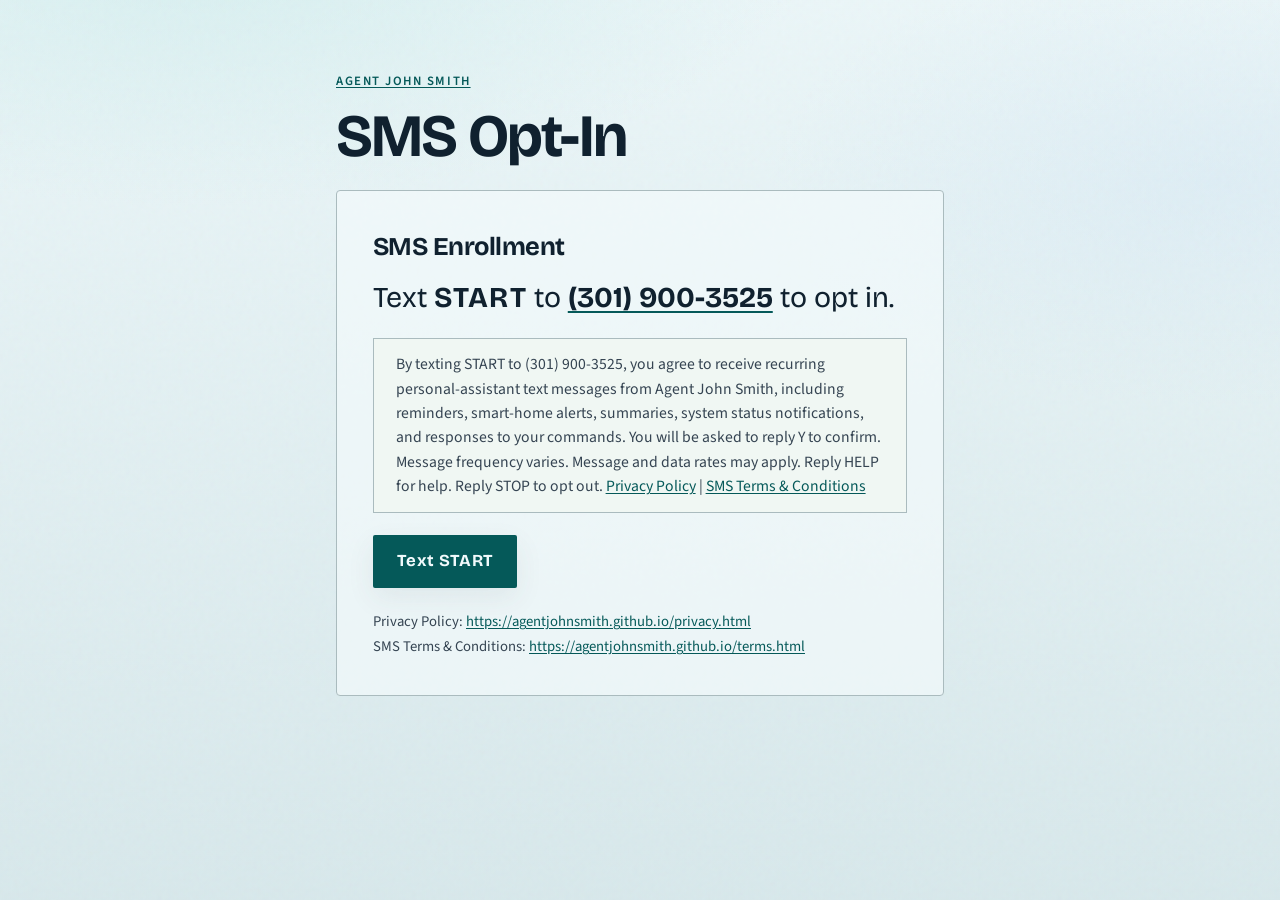
==== opt-in.html @ d56dbd82 "Replace non-functional web form with text-in START call to action." ====
<!DOCTYPE html>
<html lang="en">
  <head>
    <meta charset="utf-8" />
    <meta name="viewport" content="width=device-width, initial-scale=1" />
    <title>SMS Opt-In — Agent John Smith</title>
    <meta
      name="description"
      content="Opt in to Agent John Smith SMS messages: text START to (301) 900-3525."
    />
    <link rel="preconnect" href="https://fonts.googleapis.com" />
    <link rel="preconnect" href="https://fonts.gstatic.com" crossorigin />
    <link
      href="https://fonts.googleapis.com/css2?family=Bricolage+Grotesque:opsz,wght@12..96,500;12..96,700&family=Source+Sans+3:ital,wght@0,400;0,600;1,400&display=swap"
      rel="stylesheet"
    />
    <link rel="stylesheet" href="styles.css" />
  </head>
  <body>
    <div class="atmosphere" aria-hidden="true"></div>
    <main class="page">
      <p class="eyebrow"><a href="/">Agent John Smith</a></p>
      <h1 class="brand doc-title">SMS Opt-In</h1>

      <section class="enrollment" aria-labelledby="enrollment-heading">
        <h2 id="enrollment-heading">SMS Enrollment</h2>

        <p class="text-cta">
          Text <strong class="keyword">START</strong> to
          <a href="sms:+13019003525&body=START"
            ><strong>(301) 900-3525</strong></a
          >
          to opt in.
        </p>

        <p class="consent-disclosure">
          By texting START to (301) 900-3525, you agree to receive recurring
          personal-assistant text messages from Agent John Smith, including
          reminders, smart-home alerts, summaries, system status notifications,
          and responses to your commands. You will be asked to reply Y to
          confirm. Message frequency varies. Message and data rates may apply.
          Reply HELP for help. Reply STOP to opt out.
          <a href="https://agentjohnsmith.github.io/privacy.html"
            >Privacy Policy</a
          >
          |
          <a href="https://agentjohnsmith.github.io/terms.html"
            >SMS Terms &amp; Conditions</a
          >
        </p>

        <p class="cta-wrap">
          <a class="cta" href="sms:+13019003525&body=START">Text START</a>
        </p>

        <p class="legal-urls">
          Privacy Policy:
          <a href="https://agentjohnsmith.github.io/privacy.html"
            >https://agentjohnsmith.github.io/privacy.html</a
          ><br />
          SMS Terms &amp; Conditions:
          <a href="https://agentjohnsmith.github.io/terms.html"
            >https://agentjohnsmith.github.io/terms.html</a
          >
        </p>
      </section>
    </main>
  </body>
</html>
---- styles.css ----
:root {
  --ink: oklch(0.24 0.035 245);
  --ink-soft: oklch(0.38 0.03 245);
  --paper: oklch(0.965 0.012 210);
  --paper-deep: oklch(0.92 0.018 210);
  --mist: oklch(0.88 0.025 200);
  --teal: oklch(0.42 0.07 195);
  --teal-bright: oklch(0.48 0.08 195);
  --user-bg: oklch(0.94 0.02 245);
  --agent-bg: oklch(0.97 0.01 160);
  --line: oklch(0.78 0.02 210);
  --shadow: oklch(0.35 0.03 245 / 0.08);

  --font-display: "Bricolage Grotesque", Georgia, serif;
  --font-body: "Source Sans 3", "Segoe UI", sans-serif;

  --space-xs: 0.5rem;
  --space-sm: 0.85rem;
  --space-md: 1.35rem;
  --space-lg: 2.25rem;
  --space-xl: clamp(2.5rem, 6vw, 4.5rem);

  --max: 38rem;
}

*,
*::before,
*::after {
  box-sizing: border-box;
}

html {
  scroll-behavior: smooth;
}

body {
  margin: 0;
  min-height: 100vh;
  font-family: var(--font-body);
  font-size: clamp(1.05rem, 0.4vw + 1rem, 1.15rem);
  line-height: 1.55;
  color: var(--ink);
  background: var(--paper);
  -webkit-font-smoothing: antialiased;
}

.atmosphere {
  position: fixed;
  inset: 0;
  z-index: -1;
  pointer-events: none;
  background:
    radial-gradient(
      ellipse 90% 60% at 15% -10%,
      oklch(0.9 0.04 195 / 0.55),
      transparent 55%
    ),
    radial-gradient(
      ellipse 70% 50% at 95% 20%,
      oklch(0.91 0.03 240 / 0.4),
      transparent 50%
    ),
    linear-gradient(180deg, var(--paper) 0%, var(--paper-deep) 100%);
}

.atmosphere::after {
  content: "";
  position: absolute;
  inset: 0;
  opacity: 0.035;
  background-image: url("data:image/svg+xml,%3Csvg viewBox='0 0 200 200' xmlns='http://www.w3.org/2000/svg'%3E%3Cfilter id='n'%3E%3CfeTurbulence type='fractalNoise' baseFrequency='0.85' numOctaves='3' stitchTiles='stitch'/%3E%3C/filter%3E%3Crect width='100%25' height='100%25' filter='url(%23n)'/%3E%3C/svg%3E");
}

.page {
  width: min(100% - 2rem, var(--max));
  margin: 0 auto;
  padding: var(--space-xl) 0 calc(var(--space-xl) * 1.2);
}

.hero {
  animation: rise 0.7s ease-out both;
}

.eyebrow {
  margin: 0 0 var(--space-sm);
  font-size: 0.8rem;
  font-weight: 600;
  letter-spacing: 0.12em;
  text-transform: uppercase;
  color: var(--teal);
}

.brand {
  margin: 0 0 var(--space-md);
  font-family: var(--font-display);
  font-size: clamp(2.6rem, 8vw, 3.75rem);
  font-weight: 700;
  line-height: 1.05;
  letter-spacing: -0.03em;
  color: var(--ink);
}

.lede {
  margin: 0 0 var(--space-lg);
  color: var(--ink-soft);
  max-width: 34ch;
}

.phone {
  margin: 0;
}

.phone-link {
  font-family: var(--font-display);
  font-size: clamp(1.45rem, 3.5vw, 1.85rem);
  font-weight: 500;
  letter-spacing: -0.02em;
  color: var(--ink);
  text-decoration: none;
  border-bottom: 2px solid var(--teal);
  transition: color 0.2s ease, border-color 0.2s ease;
}

.phone-link:hover,
.phone-link:focus-visible {
  color: var(--teal-bright);
  border-color: var(--teal-bright);
  outline: none;
}

.opt-in,
.messages {
  margin-top: var(--space-xl);
  padding-top: var(--space-lg);
  border-top: 1px solid var(--line);
  animation: rise 0.7s ease-out 0.12s both;
}

.messages {
  animation-delay: 0.22s;
}

h2 {
  margin: 0 0 var(--space-sm);
  font-family: var(--font-display);
  font-size: clamp(1.35rem, 2.5vw, 1.6rem);
  font-weight: 700;
  letter-spacing: -0.02em;
}

.opt-in p,
.section-note {
  margin: 0 0 var(--space-md);
  color: var(--ink-soft);
}

.keyword {
  font-family: var(--font-display);
  letter-spacing: 0.04em;
  color: var(--ink);
}

a {
  color: var(--teal);
  text-underline-offset: 0.15em;
}

a:hover,
a:focus-visible {
  color: var(--teal-bright);
}

.cta-wrap {
  margin: var(--space-md) 0;
}

.cta {
  display: inline-block;
  padding: 0.85rem 1.5rem;
  font-family: var(--font-display);
  font-size: 1.05rem;
  font-weight: 700;
  letter-spacing: 0.02em;
  color: oklch(0.98 0.01 210);
  background: var(--teal);
  text-decoration: none;
  border-radius: 2px;
  box-shadow: 0 10px 28px var(--shadow);
  transition: background 0.2s ease, transform 0.2s ease;
}

.cta:hover,
.cta:focus-visible {
  background: var(--teal-bright);
  color: oklch(0.98 0.01 210);
  transform: translateY(-1px);
  outline: none;
}

.legal-links {
  display: block;
  margin: var(--space-md) 0 0;
  font-size: 1.05rem;
  font-weight: 600;
}

.legal-links a {
  color: var(--teal);
  text-decoration: underline;
  text-underline-offset: 0.18em;
}

.legal-sep {
  margin: 0 0.55rem;
  color: var(--ink-soft);
  font-weight: 400;
}

.legal-urls {
  margin: var(--space-sm) 0 0;
  font-size: 0.92rem;
  color: var(--ink-soft);
  line-height: 1.7;
}

.legal-urls a {
  word-break: break-all;
}

.enrollment {
  border: 1px solid var(--line);
  border-radius: 4px;
  padding: var(--space-lg);
  background: oklch(0.98 0.008 210 / 0.7);
}

.enrollment input[type="text"],
.enrollment input[type="tel"] {
  width: 100%;
  max-width: 22rem;
  padding: 0.75rem 0.9rem;
  font: inherit;
  color: var(--ink);
  background: oklch(0.99 0.005 210);
  border: 1px solid var(--line);
  border-radius: 2px;
}

.enrollment input[type="checkbox"] {
  width: 1.15rem;
  height: 1.15rem;
  margin-right: 0.5rem;
  vertical-align: middle;
  accent-color: var(--teal);
}

.enrollment button.cta,
.enrollment button[type="submit"] {
  display: inline-block;
  padding: 0.85rem 1.5rem;
  font-family: var(--font-display);
  font-size: 1.05rem;
  font-weight: 700;
  color: oklch(0.98 0.01 210);
  background: var(--teal);
  border: 0;
  border-radius: 2px;
  cursor: pointer;
}

.sms-consent-form {
  margin-top: var(--space-md);
  display: flex;
  flex-direction: column;
  gap: var(--space-md);
}

.field label,
.consent-label {
  display: block;
  font-weight: 600;
  color: var(--ink);
  margin-bottom: var(--space-xs);
}

.field input[type="tel"] {
  width: 100%;
  padding: 0.75rem 0.9rem;
  font: inherit;
  color: var(--ink);
  background: oklch(0.99 0.005 210);
  border: 1px solid var(--line);
  border-radius: 2px;
}

.field input[type="tel"]:focus-visible {
  outline: 2px solid var(--teal);
  outline-offset: 2px;
}

.consent-field {
  margin-top: var(--space-xs);
}

.consent-label {
  display: flex;
  gap: 0.75rem;
  align-items: flex-start;
  font-weight: 400;
  color: var(--ink-soft);
  line-height: 1.45;
}

.consent-label input[type="checkbox"] {
  flex: 0 0 auto;
  width: 1.15rem;
  height: 1.15rem;
  margin-top: 0.2rem;
  accent-color: var(--teal);
}

.sms-consent-form .cta {
  align-self: flex-start;
  border: 0;
  cursor: pointer;
  font: inherit;
}

.text-cta {
  margin: 0 0 var(--space-md);
  font-family: var(--font-display);
  font-size: clamp(1.4rem, 3.5vw, 1.8rem);
  line-height: 1.25;
  color: var(--ink);
}

.text-cta a {
  color: var(--ink);
  text-decoration-color: var(--teal);
}

.consent-disclosure {
  margin: var(--space-md) 0;
  padding: var(--space-sm) var(--space-md);
  border: 1px solid var(--line);
  background: var(--agent-bg);
  color: var(--ink-soft);
  font-size: 0.98rem;
}

.enrollment-next {
  margin: var(--space-md) 0 0;
  padding: var(--space-sm) var(--space-md);
  background: var(--agent-bg);
  border: 1px solid var(--line);
  color: var(--ink);
}

.thread {
  margin: var(--space-md) 0 0;
  display: flex;
  flex-direction: column;
  gap: var(--space-sm);
}

.bubble {
  max-width: 92%;
  padding: var(--space-sm) var(--space-md);
  border-radius: 4px 14px 14px 14px;
  border: 1px solid var(--line);
}

.bubble.user {
  align-self: flex-end;
  background: var(--user-bg);
  border-radius: 14px 4px 14px 14px;
}

.bubble.agent {
  align-self: flex-start;
  background: var(--agent-bg);
}

.who {
  display: block;
  margin-bottom: 0.25rem;
  font-size: 0.72rem;
  font-weight: 600;
  letter-spacing: 0.08em;
  text-transform: uppercase;
  color: var(--teal);
}

.bubble p {
  margin: 0;
  font-size: 0.98rem;
}

.footer {
  margin-top: var(--space-xl);
  padding-top: var(--space-lg);
  border-top: 1px solid var(--line);
  font-size: 0.9rem;
  color: var(--ink-soft);
  animation: rise 0.7s ease-out 0.32s both;
}

.footer p {
  margin: 0 0 var(--space-xs);
}

.doc .doc-title {
  font-size: clamp(2rem, 6vw, 2.75rem);
}

.doc section {
  margin-top: var(--space-lg);
}

.doc section h2 {
  margin-bottom: var(--space-xs);
}

.doc p,
.doc li {
  color: var(--ink-soft);
}

.doc ul {
  margin: 0 0 var(--space-md);
  padding-left: 1.25rem;
}

.doc li {
  margin-bottom: var(--space-xs);
}

@keyframes rise {
  from {
    opacity: 0;
    transform: translateY(12px);
  }
  to {
    opacity: 1;
    transform: translateY(0);
  }
}

@media (prefers-reduced-motion: reduce) {
  *,
  *::before,
  *::after {
    animation: none !important;
    transition: none !important;
  }
}
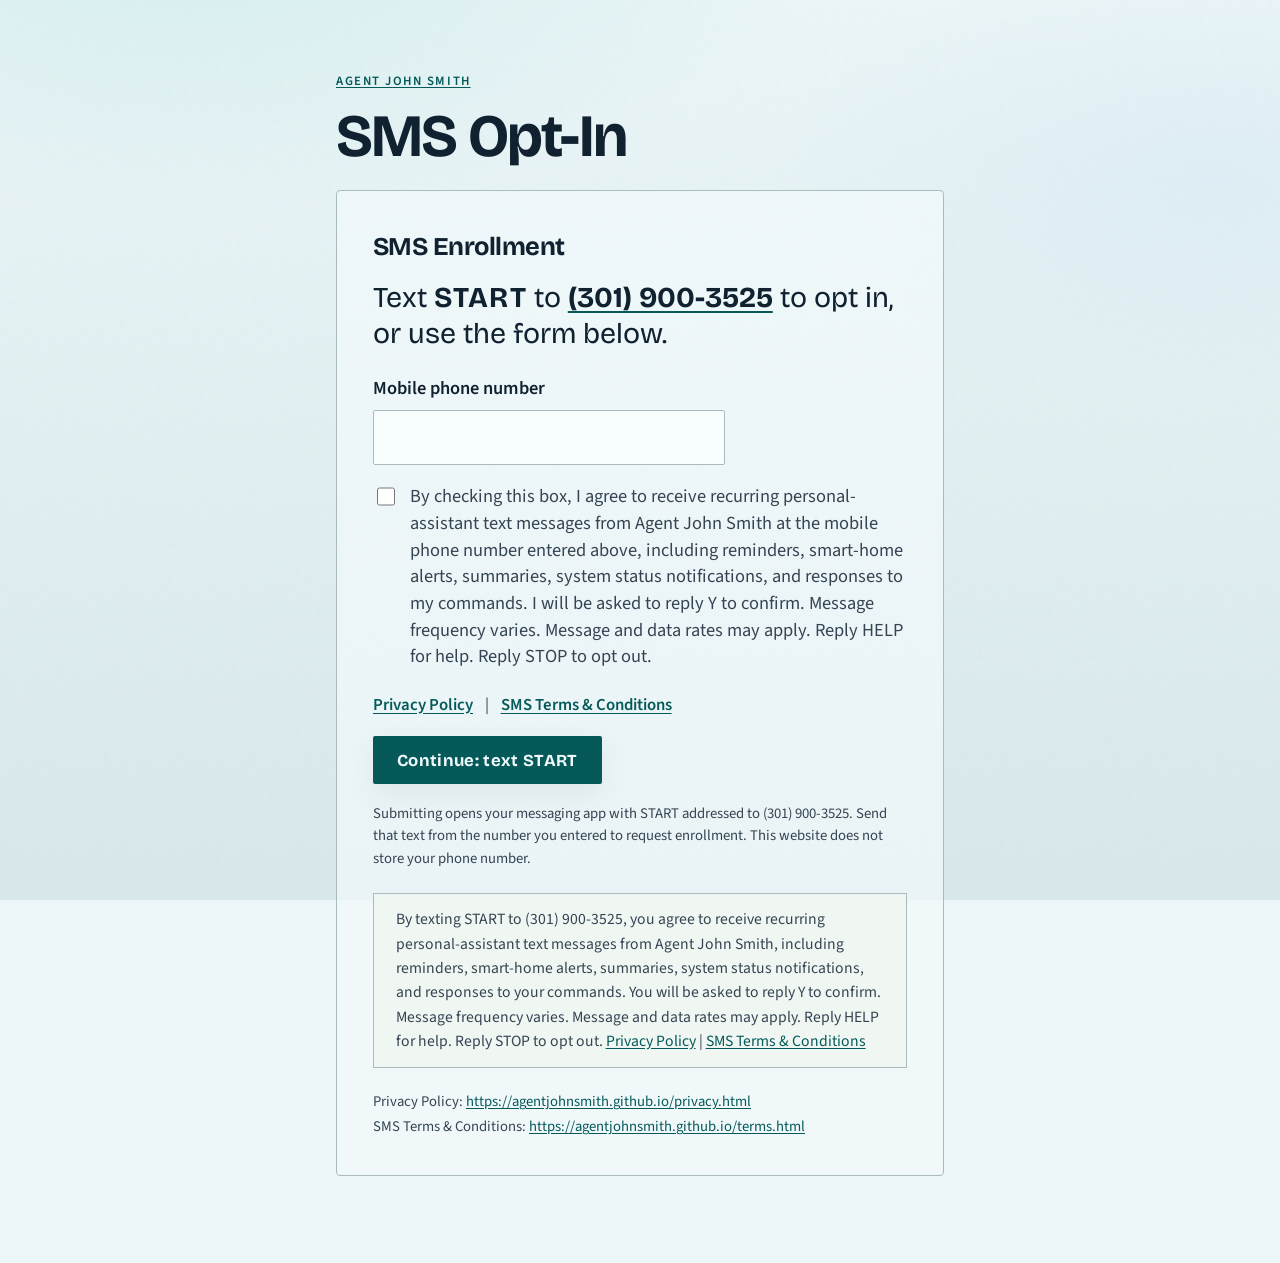
==== commit 3700b748: "Add phone number and SMS agreement checkbox form that hands off to a START text." ====
--- a/opt-in.html
+++ b/opt-in.html
@@ -25,15 +25,70 @@
       <section class="enrollment" aria-labelledby="enrollment-heading">
         <h2 id="enrollment-heading">SMS Enrollment</h2>
 
-        <p class="text-cta">
+        <p class="enroll-keyword">
           Text <strong class="keyword">START</strong> to
-          <a href="sms:+13019003525&body=START"
+          <a href="sms:+13019003525?&amp;body=START"
             ><strong>(301) 900-3525</strong></a
           >
-          to opt in.
+          to opt in, or use the form below.
         </p>
 
-        <p class="consent-disclosure">
+        <form id="enroll-form" class="enroll-form" action="#" novalidate>
+          <p>
+            <label for="phone_number">Mobile phone number</label><br />
+            <input
+              type="tel"
+              id="phone_number"
+              name="phone_number"
+              autocomplete="tel"
+              inputmode="tel"
+            />
+          </p>
+
+          <p class="enroll-check">
+            <input
+              type="checkbox"
+              id="sms_opt_in"
+              name="sms_opt_in"
+              value="yes"
+            />
+            <label for="sms_opt_in">
+              By checking this box, I agree to receive recurring
+              personal-assistant text messages from Agent John Smith at the
+              mobile phone number entered above, including reminders,
+              smart-home alerts, summaries, system status notifications, and
+              responses to my commands. I will be asked to reply Y to confirm.
+              Message frequency varies. Message and data rates may apply. Reply
+              HELP for help. Reply STOP to opt out.
+            </label>
+          </p>
+
+          <p class="enroll-links">
+            <a href="https://agentjohnsmith.github.io/privacy.html"
+              >Privacy Policy</a
+            >
+            <span class="link-sep" aria-hidden="true">|</span>
+            <a href="https://agentjohnsmith.github.io/terms.html"
+              >SMS Terms &amp; Conditions</a
+            >
+          </p>
+
+          <p>
+            <button type="submit" class="enroll-button">
+              Continue: text START
+            </button>
+          </p>
+
+          <p class="enroll-note">
+            Submitting opens your messaging app with START addressed to
+            (301) 900-3525. Send that text from the number you entered to
+            request enrollment. This website does not store your phone number.
+          </p>
+        </form>
+
+        <p id="enroll-status" class="enroll-status" role="status" hidden></p>
+
+        <p class="enroll-terms">
           By texting START to (301) 900-3525, you agree to receive recurring
           personal-assistant text messages from Agent John Smith, including
           reminders, smart-home alerts, summaries, system status notifications,
@@ -49,11 +104,7 @@
           >
         </p>
 
-        <p class="cta-wrap">
-          <a class="cta" href="sms:+13019003525&body=START">Text START</a>
-        </p>
-
-        <p class="legal-urls">
+        <p class="enroll-urls">
           Privacy Policy:
           <a href="https://agentjohnsmith.github.io/privacy.html"
             >https://agentjohnsmith.github.io/privacy.html</a
@@ -65,5 +116,6 @@
         </p>
       </section>
     </main>
+    <script src="enroll.js"></script>
   </body>
 </html>
--- a/styles.css
+++ b/styles.css
@@ -174,8 +174,11 @@
   margin: var(--space-md) 0;
 }
 
-.cta {
+.cta,
+.enroll-button {
   display: inline-block;
+  border: 0;
+  cursor: pointer;
   padding: 0.85rem 1.5rem;
   font-family: var(--font-display);
   font-size: 1.05rem;
@@ -190,40 +193,42 @@
 }
 
 .cta:hover,
-.cta:focus-visible {
+.cta:focus-visible,
+.enroll-button:hover,
+.enroll-button:focus-visible {
   background: var(--teal-bright);
   color: oklch(0.98 0.01 210);
   transform: translateY(-1px);
   outline: none;
 }
 
-.legal-links {
+.enroll-links {
   display: block;
   margin: var(--space-md) 0 0;
   font-size: 1.05rem;
   font-weight: 600;
 }
 
-.legal-links a {
+.enroll-links a {
   color: var(--teal);
   text-decoration: underline;
   text-underline-offset: 0.18em;
 }
 
-.legal-sep {
+.link-sep {
   margin: 0 0.55rem;
   color: var(--ink-soft);
   font-weight: 400;
 }
 
-.legal-urls {
+.enroll-urls {
   margin: var(--space-sm) 0 0;
   font-size: 0.92rem;
   color: var(--ink-soft);
   line-height: 1.7;
 }
 
-.legal-urls a {
+.enroll-urls a {
   word-break: break-all;
 }
 
@@ -234,10 +239,19 @@
   background: oklch(0.98 0.008 210 / 0.7);
 }
 
-.enrollment input[type="text"],
-.enrollment input[type="tel"] {
+.enroll-form {
+  margin: var(--space-md) 0;
+}
+
+.enroll-form label {
+  font-weight: 600;
+  color: var(--ink);
+}
+
+.enroll-form input[type="tel"] {
   width: 100%;
   max-width: 22rem;
+  margin-top: var(--space-xs);
   padding: 0.75rem 0.9rem;
   font: inherit;
   color: var(--ink);
@@ -246,87 +260,49 @@
   border-radius: 2px;
 }
 
-.enrollment input[type="checkbox"] {
-  width: 1.15rem;
-  height: 1.15rem;
-  margin-right: 0.5rem;
-  vertical-align: middle;
-  accent-color: var(--teal);
-}
-
-.enrollment button.cta,
-.enrollment button[type="submit"] {
-  display: inline-block;
-  padding: 0.85rem 1.5rem;
-  font-family: var(--font-display);
-  font-size: 1.05rem;
-  font-weight: 700;
-  color: oklch(0.98 0.01 210);
-  background: var(--teal);
-  border: 0;
-  border-radius: 2px;
-  cursor: pointer;
-}
-
-.sms-consent-form {
-  margin-top: var(--space-md);
-  display: flex;
-  flex-direction: column;
-  gap: var(--space-md);
-}
-
-.field label,
-.consent-label {
-  display: block;
-  font-weight: 600;
-  color: var(--ink);
-  margin-bottom: var(--space-xs);
-}
-
-.field input[type="tel"] {
-  width: 100%;
-  padding: 0.75rem 0.9rem;
-  font: inherit;
-  color: var(--ink);
-  background: oklch(0.99 0.005 210);
-  border: 1px solid var(--line);
-  border-radius: 2px;
-}
-
-.field input[type="tel"]:focus-visible {
+.enroll-form input[type="tel"]:focus-visible {
   outline: 2px solid var(--teal);
   outline-offset: 2px;
 }
 
-.consent-field {
-  margin-top: var(--space-xs);
-}
-
-.consent-label {
+.enroll-check {
   display: flex;
   gap: 0.75rem;
   align-items: flex-start;
-  font-weight: 400;
-  color: var(--ink-soft);
-  line-height: 1.45;
-}
-
-.consent-label input[type="checkbox"] {
+}
+
+.enroll-check input[type="checkbox"] {
   flex: 0 0 auto;
   width: 1.15rem;
   height: 1.15rem;
-  margin-top: 0.2rem;
+  margin-top: 0.25rem;
   accent-color: var(--teal);
 }
 
-.sms-consent-form .cta {
-  align-self: flex-start;
-  border: 0;
-  cursor: pointer;
-  font: inherit;
-}
-
-.text-cta {
+.enroll-check label {
+  font-weight: 400;
+  color: var(--ink-soft);
+  line-height: 1.45;
+}
+
+.enroll-button {
+  font-family: var(--font-display);
+}
+
+.enroll-note {
+  font-size: 0.92rem;
+  color: var(--ink-soft);
+}
+
+.enroll-status {
+  margin: 0 0 var(--space-md);
+  padding: var(--space-sm) var(--space-md);
+  background: var(--agent-bg);
+  border: 1px solid var(--line);
+  color: var(--ink);
+}
+
+.enroll-keyword {
   margin: 0 0 var(--space-md);
   font-family: var(--font-display);
   font-size: clamp(1.4rem, 3.5vw, 1.8rem);
@@ -334,26 +310,18 @@
   color: var(--ink);
 }
 
-.text-cta a {
+.enroll-keyword a {
   color: var(--ink);
   text-decoration-color: var(--teal);
 }
 
-.consent-disclosure {
+.enroll-terms {
   margin: var(--space-md) 0;
   padding: var(--space-sm) var(--space-md);
   border: 1px solid var(--line);
   background: var(--agent-bg);
   color: var(--ink-soft);
   font-size: 0.98rem;
-}
-
-.enrollment-next {
-  margin: var(--space-md) 0 0;
-  padding: var(--space-sm) var(--space-md);
-  background: var(--agent-bg);
-  border: 1px solid var(--line);
-  color: var(--ink);
 }
 
 .thread {
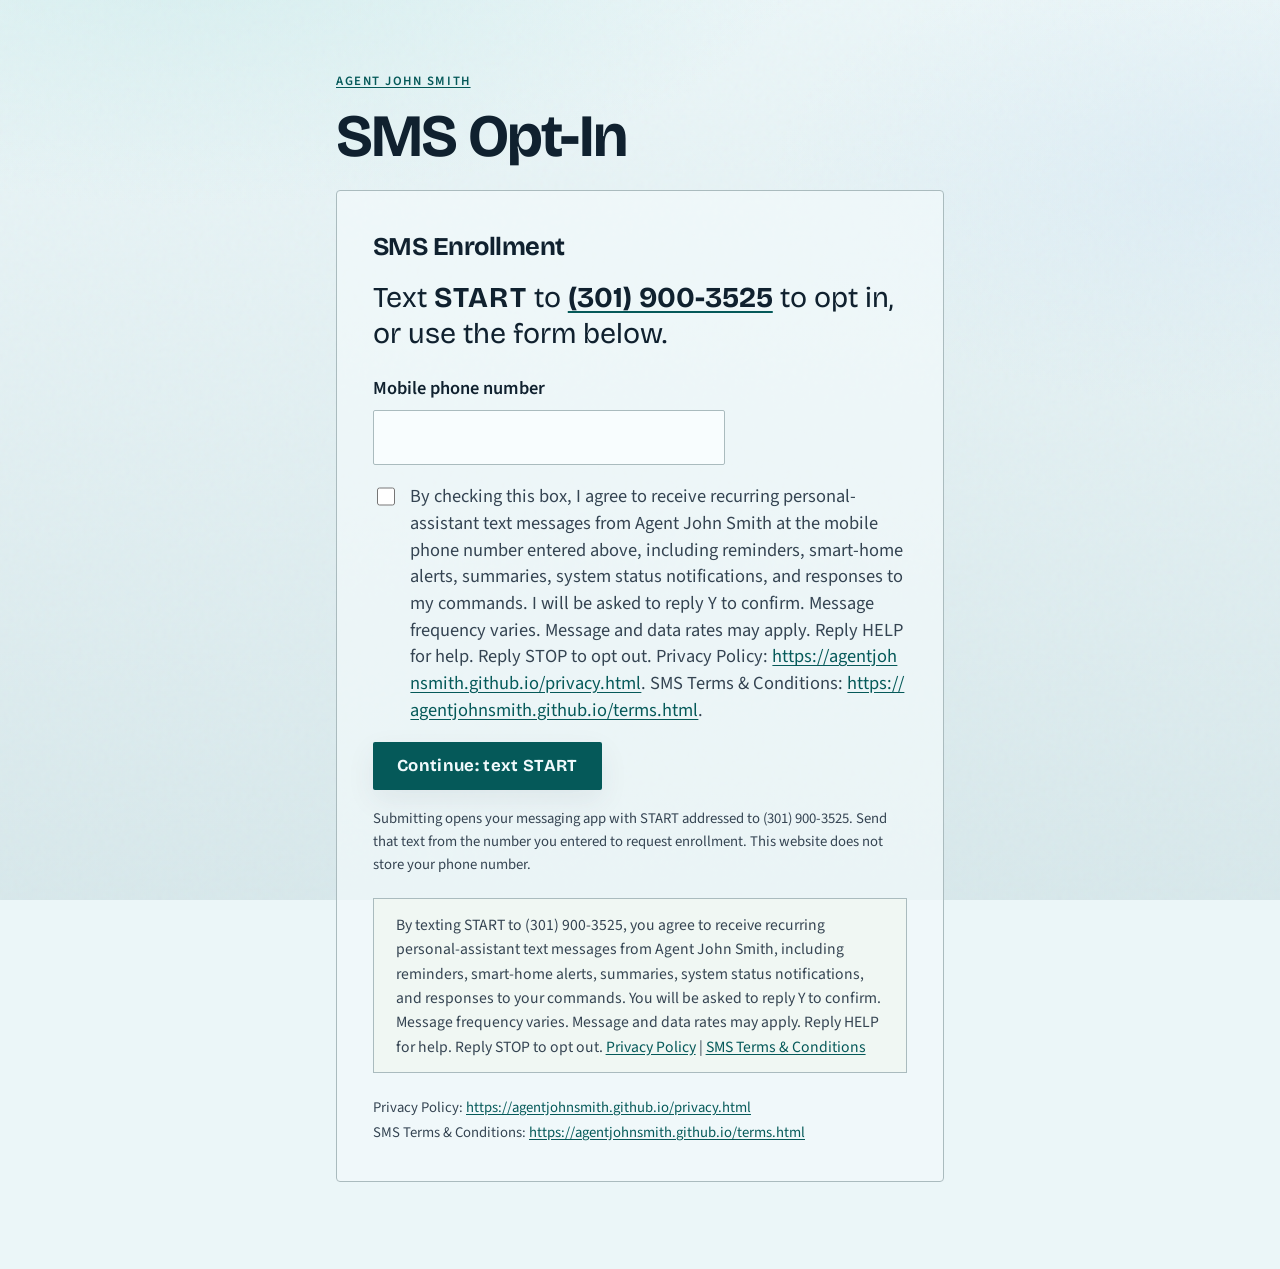
==== commit 8384792f: "Put Privacy and Terms links inside the SMS agreement checkbox text." ====
--- a/opt-in.html
+++ b/opt-in.html
@@ -59,18 +59,14 @@
               smart-home alerts, summaries, system status notifications, and
               responses to my commands. I will be asked to reply Y to confirm.
               Message frequency varies. Message and data rates may apply. Reply
-              HELP for help. Reply STOP to opt out.
+              HELP for help. Reply STOP to opt out. Privacy Policy:
+              <a href="https://agentjohnsmith.github.io/privacy.html"
+                >https://agentjohnsmith.github.io/privacy.html</a
+              >. SMS Terms &amp; Conditions:
+              <a href="https://agentjohnsmith.github.io/terms.html"
+                >https://agentjohnsmith.github.io/terms.html</a
+              >.
             </label>
-          </p>
-
-          <p class="enroll-links">
-            <a href="https://agentjohnsmith.github.io/privacy.html"
-              >Privacy Policy</a
-            >
-            <span class="link-sep" aria-hidden="true">|</span>
-            <a href="https://agentjohnsmith.github.io/terms.html"
-              >SMS Terms &amp; Conditions</a
-            >
           </p>
 
           <p>
--- a/styles.css
+++ b/styles.css
@@ -285,6 +285,10 @@
   line-height: 1.45;
 }
 
+.enroll-check label a {
+  word-break: break-all;
+}
+
 .enroll-button {
   font-family: var(--font-display);
 }
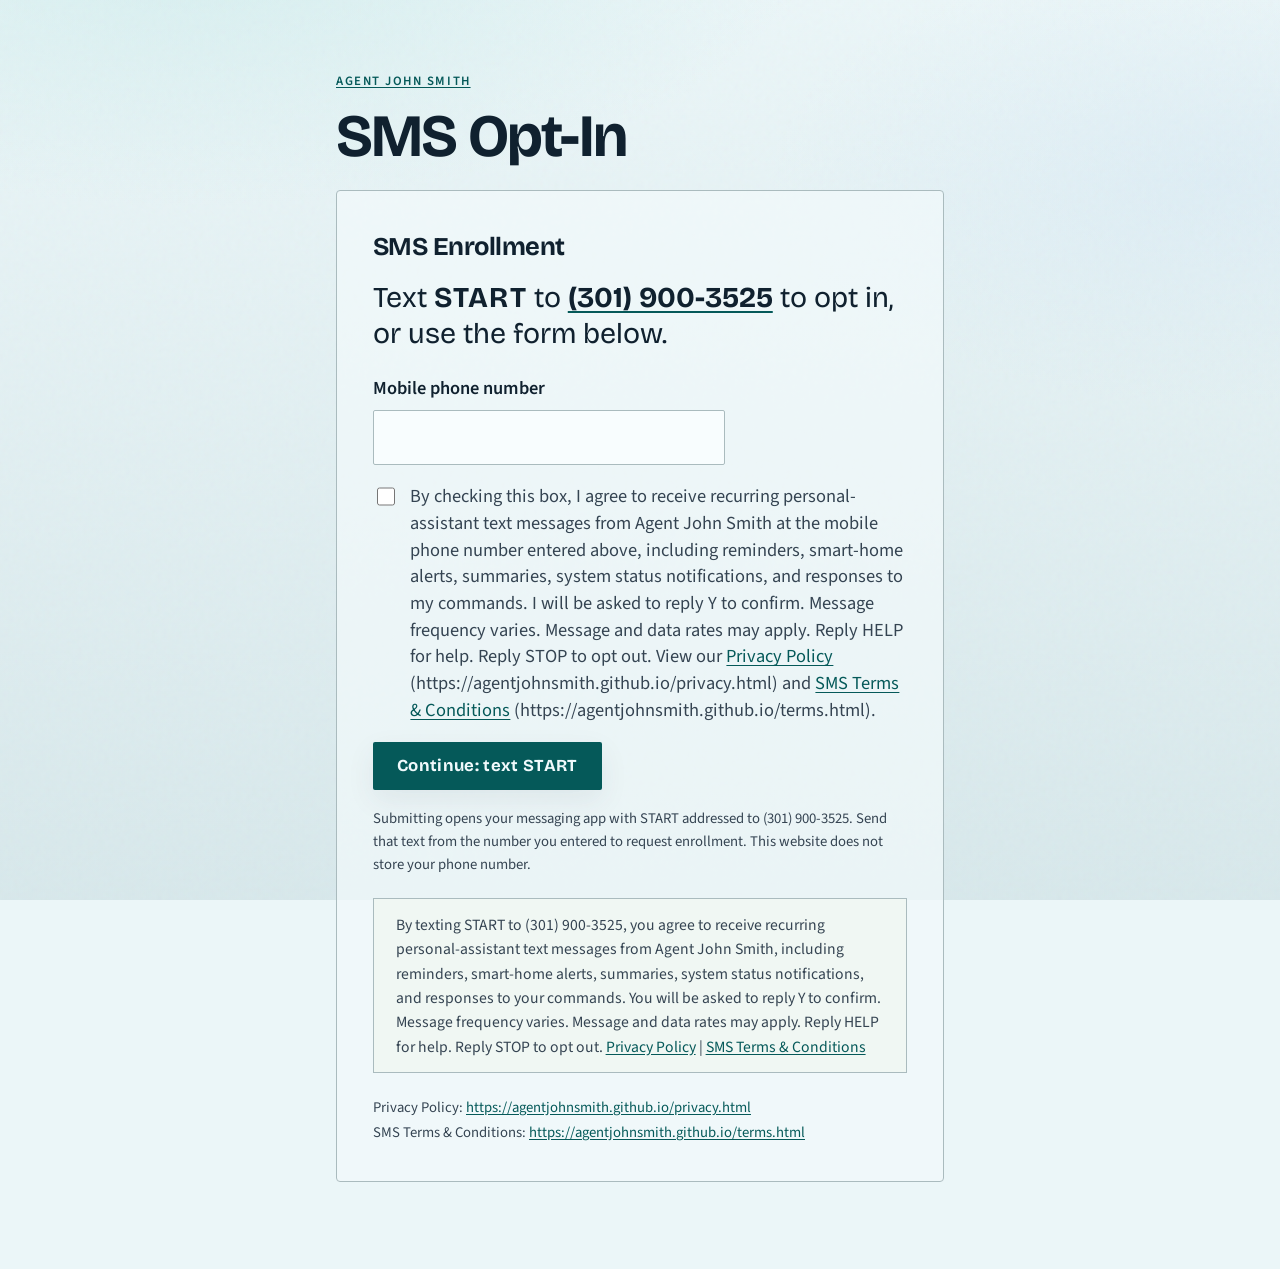
==== commit e611d6ef: "Label checkbox policy links as Privacy Policy and SMS Terms & Conditions." ====
--- a/opt-in.html
+++ b/opt-in.html
@@ -59,13 +59,15 @@
               smart-home alerts, summaries, system status notifications, and
               responses to my commands. I will be asked to reply Y to confirm.
               Message frequency varies. Message and data rates may apply. Reply
-              HELP for help. Reply STOP to opt out. Privacy Policy:
+              HELP for help. Reply STOP to opt out. View our
               <a href="https://agentjohnsmith.github.io/privacy.html"
-                >https://agentjohnsmith.github.io/privacy.html</a
-              >. SMS Terms &amp; Conditions:
+                >Privacy Policy</a
+              >
+              (https://agentjohnsmith.github.io/privacy.html) and
               <a href="https://agentjohnsmith.github.io/terms.html"
-                >https://agentjohnsmith.github.io/terms.html</a
-              >.
+                >SMS Terms &amp; Conditions</a
+              >
+              (https://agentjohnsmith.github.io/terms.html).
             </label>
           </p>
 
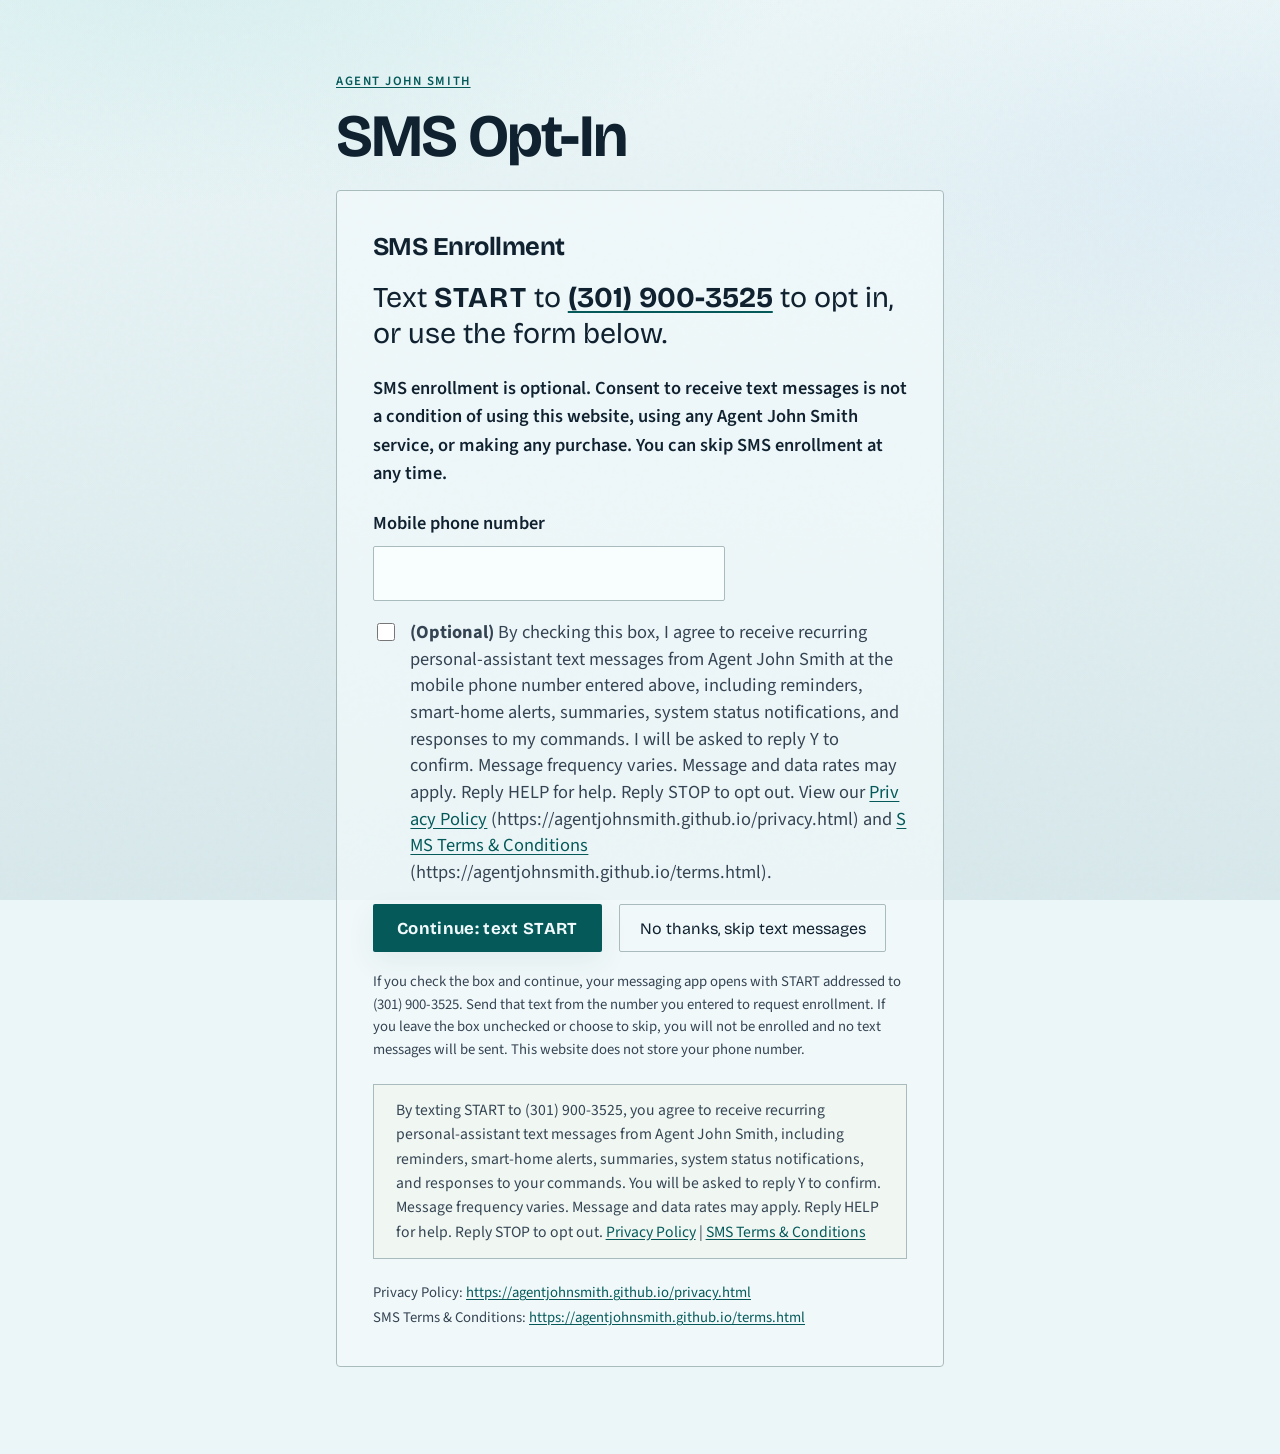
==== commit 4c0dc56f: "Make SMS opt-in explicitly optional with skip option; separate consent from Terms" ====
--- a/opt-in.html
+++ b/opt-in.html
@@ -33,6 +33,12 @@
           to opt in, or use the form below.
         </p>
 
+        <p class="enroll-optional">
+          SMS enrollment is optional. Consent to receive text messages is not a
+          condition of using this website, using any Agent John Smith service,
+          or making any purchase. You can skip SMS enrollment at any time.
+        </p>
+
         <form id="enroll-form" class="enroll-form" action="#" novalidate>
           <p>
             <label for="phone_number">Mobile phone number</label><br />
@@ -53,7 +59,7 @@
               value="yes"
             />
             <label for="sms_opt_in">
-              By checking this box, I agree to receive recurring
+              <strong>(Optional)</strong> By checking this box, I agree to receive recurring
               personal-assistant text messages from Agent John Smith at the
               mobile phone number entered above, including reminders,
               smart-home alerts, summaries, system status notifications, and
@@ -75,12 +81,17 @@
             <button type="submit" class="enroll-button">
               Continue: text START
             </button>
+            <button type="button" id="enroll-skip" class="enroll-skip">
+              No thanks, skip text messages
+            </button>
           </p>
 
           <p class="enroll-note">
-            Submitting opens your messaging app with START addressed to
-            (301) 900-3525. Send that text from the number you entered to
-            request enrollment. This website does not store your phone number.
+            If you check the box and continue, your messaging app opens with
+            START addressed to (301) 900-3525. Send that text from the number
+            you entered to request enrollment. If you leave the box unchecked or
+            choose to skip, you will not be enrolled and no text messages will be
+            sent. This website does not store your phone number.
           </p>
         </form>
 
--- a/styles.css
+++ b/styles.css
@@ -298,6 +298,30 @@
   color: var(--ink-soft);
 }
 
+.enroll-optional {
+  margin: 0 0 var(--space-md);
+  font-weight: 600;
+  color: var(--ink);
+}
+
+.enroll-skip {
+  margin-left: var(--space-sm);
+  padding: 0.85rem 1.2rem;
+  border: 1px solid var(--line);
+  border-radius: 2px;
+  background: transparent;
+  color: var(--ink);
+  font-family: var(--font-display);
+  font-size: 1rem;
+  cursor: pointer;
+}
+
+.enroll-skip:hover,
+.enroll-skip:focus-visible {
+  border-color: var(--teal-bright);
+  outline: none;
+}
+
 .enroll-status {
   margin: 0 0 var(--space-md);
   padding: var(--space-sm) var(--space-md);
